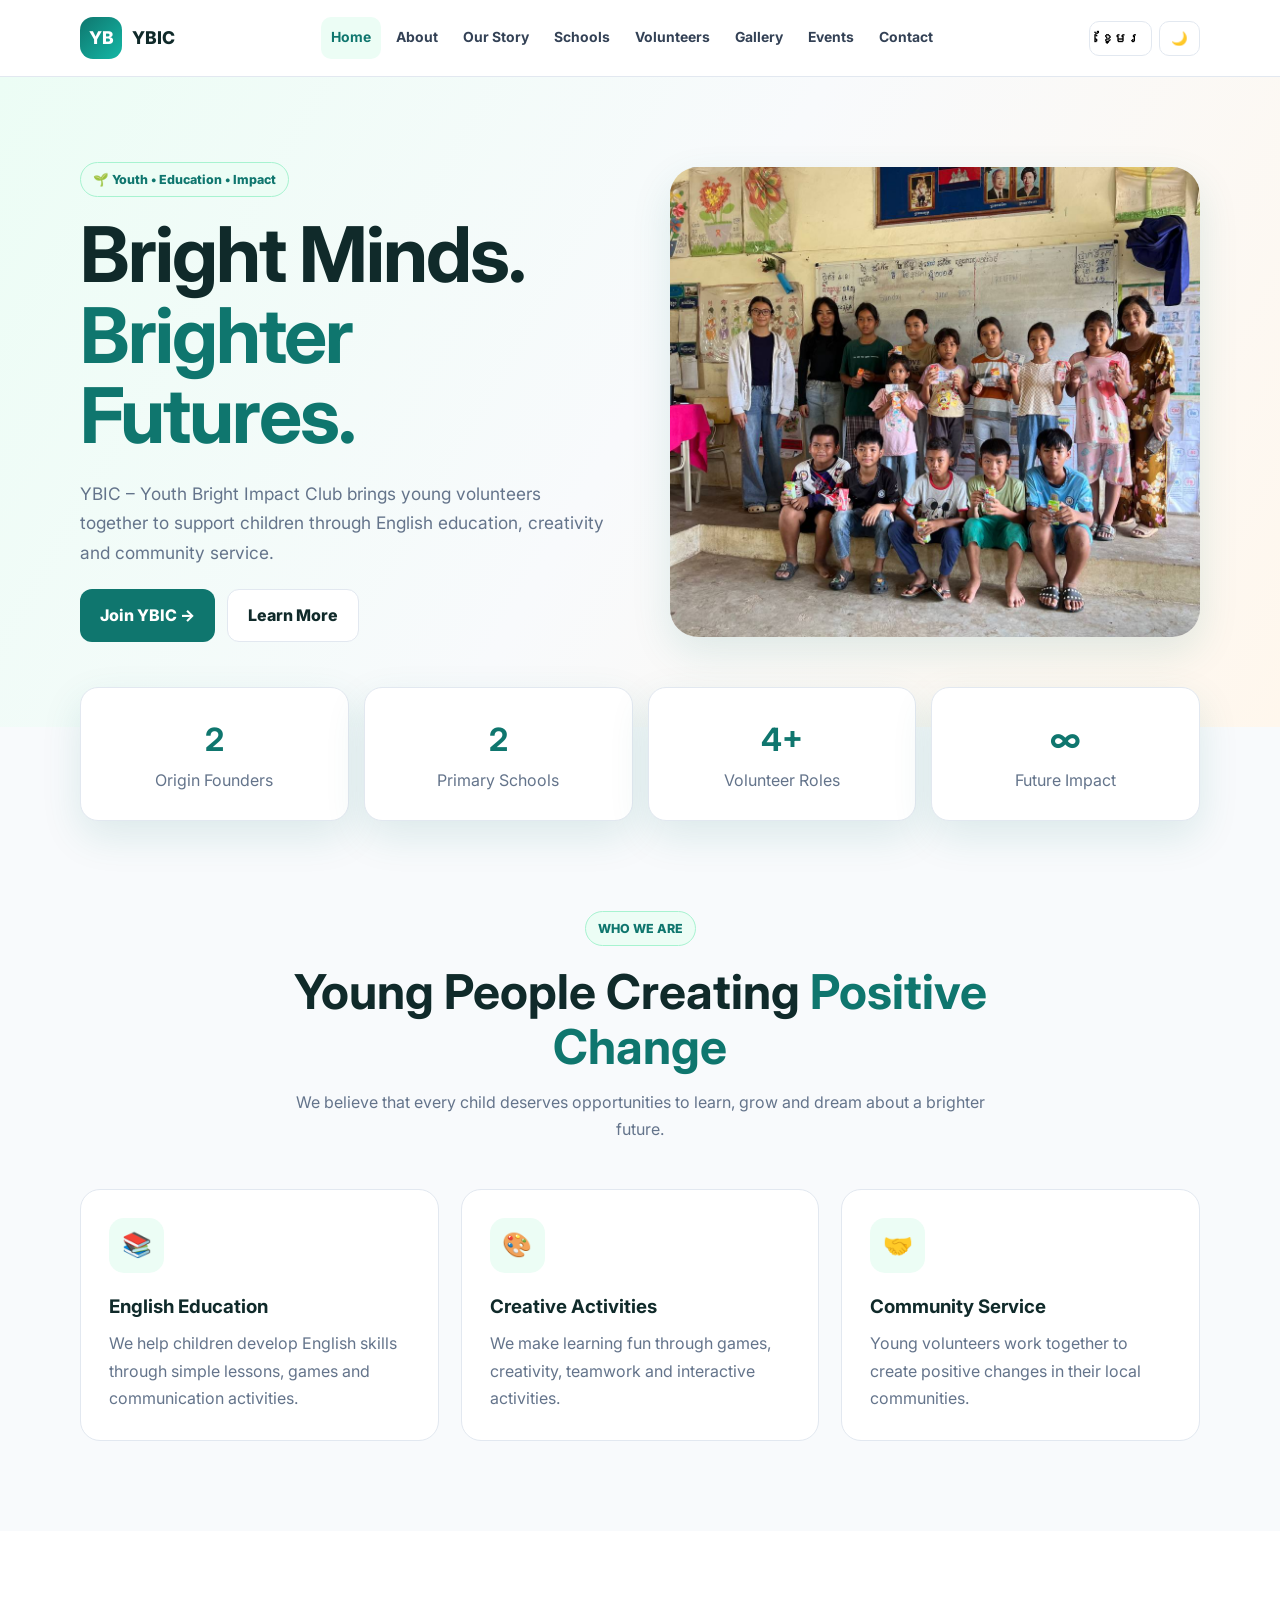
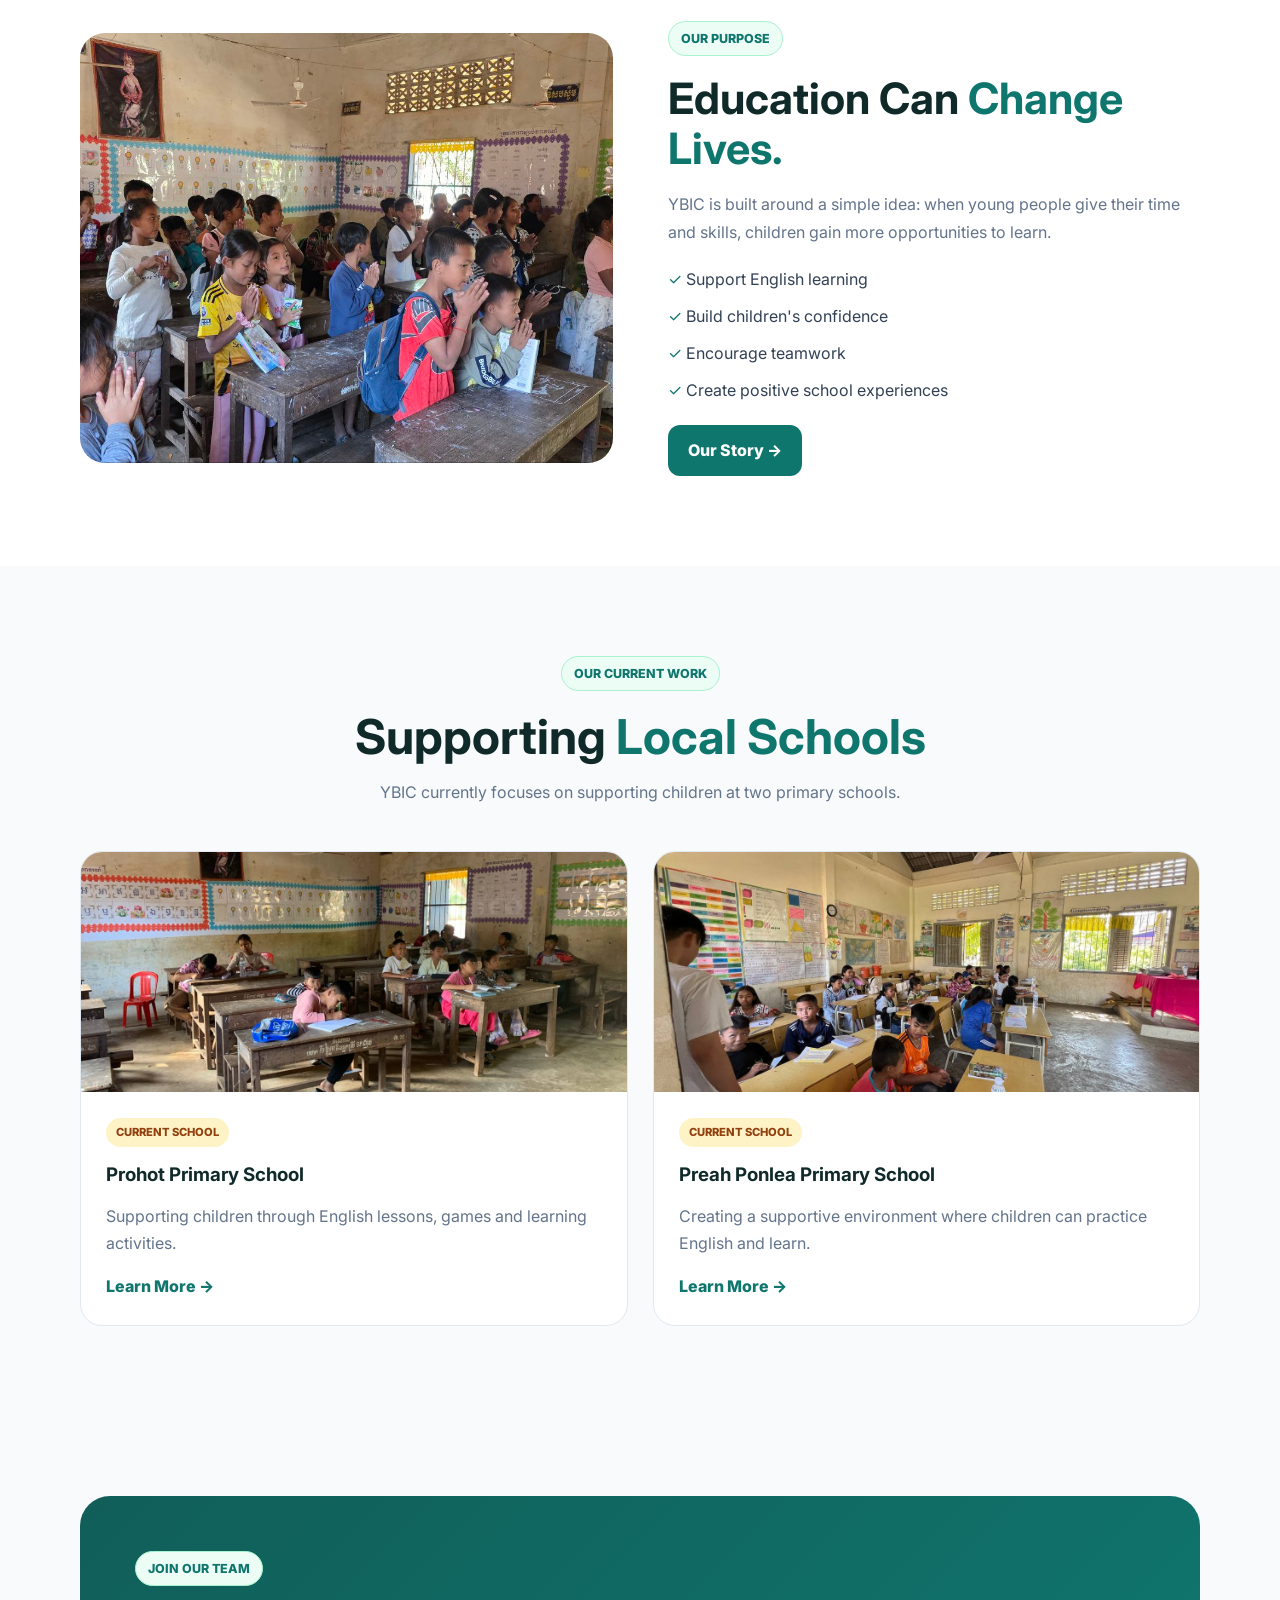
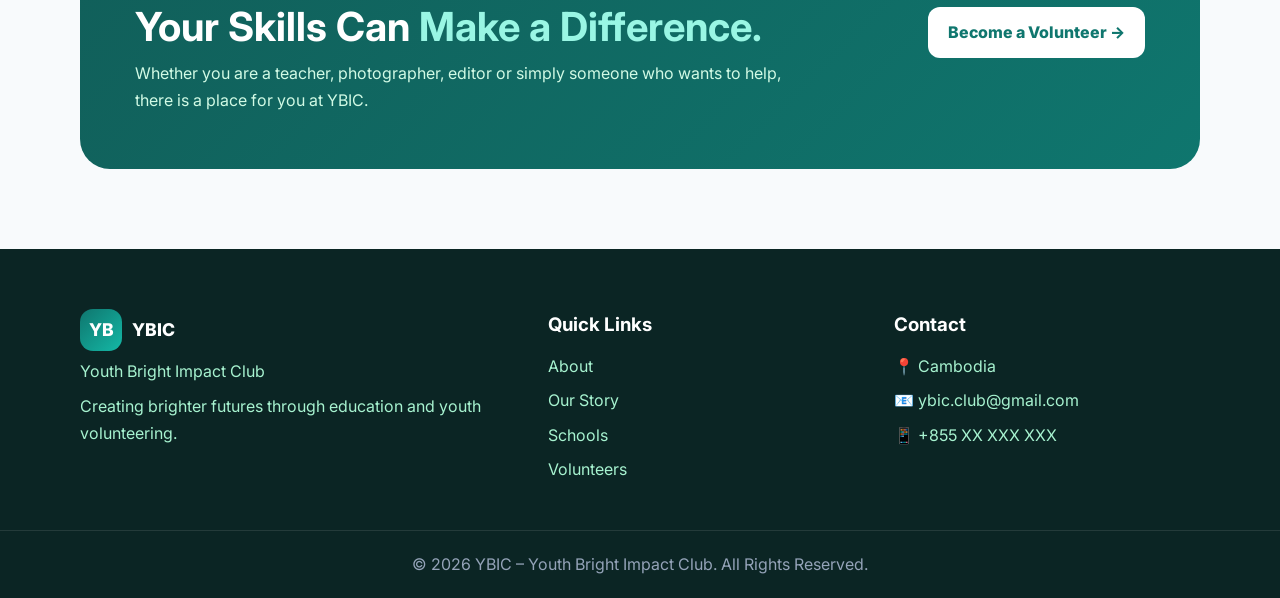
==== index.html @ 3675445f "Add files via upload" ====
<!DOCTYPE html>
<html lang="en">
<head>
    <meta charset="UTF-8">
    <meta name="viewport" content="width=device-width, initial-scale=1.0">

    <title>YBIC | Youth Bright Impact Club</title>

    <link rel="stylesheet" href="style.css">

    <link rel="preconnect" href="https://fonts.googleapis.com">
    <link rel="preconnect" href="https://fonts.gstatic.com" crossorigin>

    <link href="https://fonts.googleapis.com/css2?family=Inter:wght@400;500;600;700;800&family=Noto+Sans+Khmer:wght@400;500;600;700&display=swap" rel="stylesheet">
</head>

<body>

<!-- ================= NAVBAR ================= -->

<header>
    <div class="container navbar">

        <a href="index.html" class="logo">
            <span class="logo-icon">YB</span>
            <span>YBIC</span>
        </a>

        <nav>
            <ul class="nav-links" id="navLinks">

                <li><a href="index.html" class="active">Home</a></li>
                <li><a href="about.html">About</a></li>
                <li><a href="story.html">Our Story</a></li>
                <li><a href="schools.html">Schools</a></li>
                <li><a href="volunteers.html">Volunteers</a></li>
                <li><a href="gallery.html">Gallery</a></li>
                <li><a href="events.html">Events</a></li>
                <li><a href="contact.html">Contact</a></li>

            </ul>
        </nav>

        <div class="nav-buttons">

            <button id="languageBtn">ខ្មែរ</button>

            <button id="darkModeBtn">🌙</button>

            <button id="menuBtn" class="menu-btn">☰</button>

        </div>

    </div>
</header>


<!-- ================= HERO ================= -->

<section class="hero">

    <div class="container hero-content">

        <div class="hero-text">

            <span class="badge">🌱 Youth • Education • Impact</span>

            <h1>
                Bright Minds.
                <span>Brighter Futures.</span>
            </h1>

            <p>
                YBIC – Youth Bright Impact Club brings young volunteers
                together to support children through English education,
                creativity and community service.
            </p>

            <div class="hero-buttons">

                <a href="volunteers.html" class="btn btn-primary">
                    Join YBIC →
                </a>

                <a href="about.html" class="btn btn-secondary">
                    Learn More
                </a>

            </div>

        </div>


        <div class="hero-image">

            <img
                src="./777777777777777777777777777.jpg"
                alt="Children learning together"
            >

        </div>

    </div>

</section>


<!-- ================= STATS ================= -->

<section class="stats-section">

    <div class="container stats">

        <div class="stat-card">
            <h2>2</h2>
            <p>Origin Founders</p>
        </div>

        <div class="stat-card">
            <h2>2</h2>
            <p>Primary Schools</p>
        </div>

        <div class="stat-card">
            <h2>4+</h2>
            <p>Volunteer Roles</p>
        </div>

        <div class="stat-card">
            <h2>∞</h2>
            <p>Future Impact</p>
        </div>

    </div>

</section>


<!-- ================= ABOUT ================= -->

<section class="section">

    <div class="container">

        <div class="section-title">

            <span class="badge">WHO WE ARE</span>

            <h2>
                Young People Creating
                <span>Positive Change</span>
            </h2>

            <p>
                We believe that every child deserves opportunities
                to learn, grow and dream about a brighter future.
            </p>

        </div>


        <div class="cards">

            <div class="card">

                <div class="card-icon">📚</div>

                <h3>English Education</h3>

                <p>
                    We help children develop English skills through
                    simple lessons, games and communication activities.
                </p>

            </div>


            <div class="card">

                <div class="card-icon">🎨</div>

                <h3>Creative Activities</h3>

                <p>
                    We make learning fun through games, creativity,
                    teamwork and interactive activities.
                </p>

            </div>


            <div class="card">

                <div class="card-icon">🤝</div>

                <h3>Community Service</h3>

                <p>
                    Young volunteers work together to create positive
                    changes in their local communities.
                </p>

            </div>

        </div>

    </div>

</section>


<!-- ================= MISSION ================= -->

<section class="mission">

    <div class="container mission-content">

        <div class="mission-image">

            <img
                src="./99999999999999999999.jpg"
                alt="Teacher helping students"
            >

        </div>


        <div class="mission-text">

            <span class="badge">OUR PURPOSE</span>

            <h2>
                Education Can
                <span>Change Lives.</span>
            </h2>

            <p>
                YBIC is built around a simple idea:
                when young people give their time and skills,
                children gain more opportunities to learn.
            </p>

            <ul>

                <li>✓ Support English learning</li>

                <li>✓ Build children's confidence</li>

                <li>✓ Encourage teamwork</li>

                <li>✓ Create positive school experiences</li>

            </ul>

            <a href="story.html" class="btn btn-primary">
                Our Story →
            </a>

        </div>

    </div>

</section>


<!-- ================= SCHOOLS ================= -->

<section class="section">

    <div class="container">

        <div class="section-title">

            <span class="badge">OUR CURRENT WORK</span>

            <h2>
                Supporting
                <span>Local Schools</span>
            </h2>

            <p>
                YBIC currently focuses on supporting children
                at two primary schools.
            </p>

        </div>


        <div class="school-grid">

            <div class="school-card">

                <img
                    src="./prohot.jpg"
                    alt="Prohot Primary School"
                >

                <div class="school-content">

                    <span class="small-badge">
                        CURRENT SCHOOL
                    </span>

                    <h3>
                        Prohot Primary School
                    </h3>

                    <p>
                        Supporting children through English lessons,
                        games and learning activities.
                    </p>

                    <a href="schools.html">
                        Learn More →
                    </a>

                </div>

            </div>


            <div class="school-card">

                <img
                    src="./preah ponlea.jpg"
                    alt="Preah Ponlea Primary School"
                >

                <div class="school-content">

                    <span class="small-badge">
                        CURRENT SCHOOL
                    </span>

                    <h3>
                        Preah Ponlea Primary School
                    </h3>

                    <p>
                        Creating a supportive environment where
                        children can practice English and learn.
                    </p>

                    <a href="schools.html">
                        Learn More →
                    </a>

                </div>

            </div>

        </div>

    </div>

</section>


<!-- ================= VOLUNTEER ================= -->

<section class="join-section">

    <div class="container join-box">

        <div>

            <span class="badge">JOIN OUR TEAM</span>

            <h2>
                Your Skills Can
                <span>Make a Difference.</span>
            </h2>

            <p>
                Whether you are a teacher, photographer, editor
                or simply someone who wants to help, there is
                a place for you at YBIC.
            </p>

        </div>


        <a href="volunteers.html" class="btn btn-white">
            Become a Volunteer →
        </a>

    </div>

</section>


<!-- ================= FOOTER ================= -->

<footer>

    <div class="container footer-grid">

        <div>

            <div class="footer-logo">
                <span class="logo-icon">YB</span>
                YBIC
            </div>

            <p>
                Youth Bright Impact Club
            </p>

            <p>
                Creating brighter futures through
                education and youth volunteering.
            </p>

        </div>


        <div>

            <h3>Quick Links</h3>

            <a href="about.html">About</a>
            <a href="story.html">Our Story</a>
            <a href="schools.html">Schools</a>
            <a href="volunteers.html">Volunteers</a>

        </div>


        <div>

            <h3>Contact</h3>

            <p>📍 Cambodia</p>

            <p>📧 ybic.club@gmail.com</p>

            <p>📱 +855 XX XXX XXX</p>

        </div>

    </div>


    <div class="copyright">

        © <span id="year"></span>
        YBIC – Youth Bright Impact Club.
        All Rights Reserved.

    </div>

</footer>


<script src="script.js"></script>

</body>
</html>
---- style.css ----
/* =========================================
   YBIC WEBSITE
   MAIN CSS
========================================= */

:root {

    --primary: #0f766e;

    --primary-dark: #115e59;

    --secondary: #f59e0b;

    --dark: #102a2a;

    --text: #334155;

    --muted: #64748b;

    --background: #f8fafc;

    --white: #ffffff;

    --light-green: #ecfdf5;

    --border: #e2e8f0;

    --shadow:
        0 15px 40px rgba(15, 118, 110, 0.12);

    --radius: 20px;

}


/* RESET */

* {

    margin: 0;

    padding: 0;

    box-sizing: border-box;

}


html {

    scroll-behavior: smooth;

}


body {

    font-family:
        Inter,
        "Noto Sans Khmer",
        sans-serif;

    background:
        var(--background);

    color:
        var(--text);

    line-height:
        1.7;

}


body.khmer {

    font-family:
        "Noto Sans Khmer",
        sans-serif;

}


img {

    max-width: 100%;

    display: block;

}


a {

    text-decoration: none;

    color: inherit;

}


/* CONTAINER */

.container {

    width: 92%;

    max-width: 1120px;

    margin: auto;

}


/* =========================================
   NAVBAR
========================================= */

header {

    position: sticky;

    top: 0;

    z-index: 999;

    background:
        rgba(255,255,255,0.95);

    backdrop-filter:
        blur(15px);

    border-bottom:
        1px solid var(--border);

}


.navbar {

    min-height: 76px;

    display: flex;

    align-items: center;

    justify-content: space-between;

    gap: 20px;

}


.logo {

    display: flex;

    align-items: center;

    gap: 10px;

    font-size: 1.1rem;

    font-weight: 800;

    color: var(--dark);

}


.logo-icon {

    width: 42px;

    height: 42px;

    border-radius: 13px;

    display: grid;

    place-items: center;

    color: white;

    background:
        linear-gradient(
            135deg,
            var(--primary),
            #14b8a6
        );

}


.nav-links {

    display: flex;

    align-items: center;

    gap: 5px;

    list-style: none;

}


.nav-links a {

    display: block;

    padding: 9px 10px;

    border-radius: 10px;

    font-size: .87rem;

    font-weight: 700;

}


.nav-links a:hover,
.nav-links a.active {

    color:
        var(--primary);

    background:
        var(--light-green);

}


.nav-buttons {

    display: flex;

    gap: 7px;

}


.nav-buttons button {

    border:
        1px solid var(--border);

    background:
        white;

    padding:
        9px 11px;

    border-radius:
        10px;

    cursor:
        pointer;

    font-weight:
        700;

}


.menu-btn {

    display: none;

}


/* =========================================
   HERO
========================================= */

.hero {

    min-height:
        650px;

    display:
        flex;

    align-items:
        center;

    background:
        linear-gradient(
            120deg,
            #ecfdf5,
            #f8fafc,
            #fff7ed
        );

}


.hero-content {

    display:
        grid;

    grid-template-columns:
        1fr 1fr;

    gap:
        60px;

    align-items:
        center;

}


.badge {

    display:
        inline-block;

    background:
        var(--light-green);

    color:
        var(--primary);

    border:
        1px solid #a7f3d0;

    padding:
        6px 12px;

    border-radius:
        100px;

    font-size:
        .78rem;

    font-weight:
        800;

    margin-bottom:
        18px;

}


.hero h1 {

    font-size:
        clamp(2.8rem, 6vw, 5rem);

    line-height:
        1.05;

    color:
        var(--dark);

    letter-spacing:
        -2px;

}


.hero h1 span {

    display:
        block;

    color:
        var(--primary);

}


.hero p {

    margin:
        22px 0;

    max-width:
        620px;

    color:
        var(--muted);

    font-size:
        1.08rem;

}


.hero-buttons {

    display:
        flex;

    gap:
        12px;

    flex-wrap:
        wrap;

}


.btn {

    display:
        inline-flex;

    align-items:
        center;

    justify-content:
        center;

    padding:
        12px 20px;

    border-radius:
        12px;

    font-weight:
        800;

    border:
        none;

    cursor:
        pointer;

    transition:
        .25s;

}


.btn:hover {

    transform:
        translateY(-3px);

}


.btn-primary {

    background:
        var(--primary);

    color:
        white;

}


.btn-secondary {

    background:
        white;

    border:
        1px solid var(--border);

    color:
        var(--dark);

}


.btn-white {

    background:
        white;

    color:
        var(--primary);

}


.hero-image {

    border-radius:
        28px;

    overflow:
        hidden;

    box-shadow:
        var(--shadow);

}


.hero-image img {

    width:
        100%;

    height:
        470px;

    object-fit:
        cover;

}


/* =========================================
   STATS
========================================= */

.stats-section {

    margin-top:
        -40px;

    position:
        relative;

    z-index:
        2;

}


.stats {

    display:
        grid;

    grid-template-columns:
        repeat(4, 1fr);

    gap:
        15px;

}


.stat-card {

    background:
        white;

    padding:
        25px;

    text-align:
        center;

    border-radius:
        18px;

    box-shadow:
        var(--shadow);

    border:
        1px solid var(--border);

}


.stat-card h2 {

    color:
        var(--primary);

    font-size:
        2rem;

}


.stat-card p {

    color:
        var(--muted);

}


/* =========================================
   SECTIONS
========================================= */

.section {

    padding:
        90px 0;

}


.light-section {

    padding:
        90px 0;

    background:
        white;

}


.section-title {

    text-align:
        center;

    max-width:
        720px;

    margin:
        0 auto 45px;

}


.section-title h2 {

    font-size:
        clamp(2rem, 4vw, 3rem);

    color:
        var(--dark);

    line-height:
        1.15;

    margin-bottom:
        15px;

}


.section-title h2 span,
.two-column h2 span,
.mission-text h2 span,
.join-box h2 span {

    color:
        var(--primary);

}


.section-title p {

    color:
        var(--muted);

}


/* =========================================
   CARDS
========================================= */

.cards {

    display:
        grid;

    grid-template-columns:
        repeat(3, 1fr);

    gap:
        22px;

}


.card {

    background:
        white;

    border:
        1px solid var(--border);

    border-radius:
        var(--radius);

    padding:
        28px;

    transition:
        .25s;

}


.card:hover,
.volunteer-card:hover {

    transform:
        translateY(-6px);

    box-shadow:
        var(--shadow);

}


.card-icon {

    width:
        55px;

    height:
        55px;

    display:
        grid;

    place-items:
        center;

    background:
        var(--light-green);

    border-radius:
        15px;

    font-size:
        1.5rem;

    margin-bottom:
        18px;

}


.card h3 {

    color:
        var(--dark);

    margin-bottom:
        8px;

}


.card p {

    color:
        var(--muted);

}


/* =========================================
   MISSION
========================================= */

.mission {

    padding:
        90px 0;

    background:
        white;

}


.mission-content {

    display:
        grid;

    grid-template-columns:
        1fr 1fr;

    gap:
        55px;

    align-items:
        center;

}


.mission-image {

    overflow:
        hidden;

    border-radius:
        25px;

}


.mission-image img {

    height:
        430px;

    width:
        100%;

    object-fit:
        cover;

}


.mission-text h2 {

    font-size:
        2.7rem;

    line-height:
        1.15;

    color:
        var(--dark);

}


.mission-text p {

    margin:
        18px 0;

    color:
        var(--muted);

}


.mission-text ul,
.check-list {

    list-style:
        none;

    margin:
        20px 0;

}


.mission-text li,
.check-list li {

    margin:
        10px 0;

}


.mission-text li::first-letter,
.check-list li::first-letter {

    color:
        var(--primary);

}


/* =========================================
   SCHOOLS
========================================= */

.school-grid {

    display:
        grid;

    grid-template-columns:
        repeat(2, 1fr);

    gap:
        25px;

}


.school-card {

    background:
        white;

    overflow:
        hidden;

    border-radius:
        22px;

    border:
        1px solid var(--border);

    transition:
        .25s;

}


.school-card:hover {

    transform:
        translateY(-5px);

    box-shadow:
        var(--shadow);

}


.school-card img {

    width:
        100%;

    height:
        240px;

    object-fit:
        cover;

}


.school-content {

    padding:
        25px;

}


.small-badge {

    display:
        inline-block;

    padding:
        5px 10px;

    border-radius:
        50px;

    background:
        #fef3c7;

    color:
        #92400e;

    font-size:
        .7rem;

    font-weight:
        800;

}


.school-content h3,
.school-content h2 {

    margin:
        12px 0;

    color:
        var(--dark);

}


.school-content p {

    color:
        var(--muted);

}


.school-content a {

    display:
        inline-block;

    margin-top:
        15px;

    color:
        var(--primary);

    font-weight:
        800;

}


/* =========================================
   JOIN
========================================= */

.join-section {

    padding:
        80px 0;

}


.join-box {

    padding:
        55px;

    border-radius:
        30px;

    color:
        white;

    background:
        linear-gradient(
            135deg,
            var(--primary-dark),
            var(--primary)
        );

    display:
        flex;

    align-items:
        center;

    justify-content:
        space-between;

    gap:
        30px;

}


.join-box h2 {

    color:
        white;

    font-size:
        2.5rem;

    line-height:
        1.15;

}


.join-box h2 span {

    color:
        #99f6e4;

}


.join-box p {

    color:
        #d1fae5;

    margin-top:
        10px;

    max-width:
        650px;

}


/* =========================================
   PAGE HERO
========================================= */

.page-hero {

    text-align:
        center;

    padding:
        95px 0 75px;

    background:
        linear-gradient(
            135deg,
            #ecfdf5,
            #fff7ed
        );

}


.page-hero h1 {

    font-size:
        clamp(2.5rem, 5vw, 4rem);

    color:
        var(--dark);

    line-height:
        1.1;

}


.page-hero p {

    max-width:
        700px;

    margin:
        15px auto;

    color:
        var(--muted);

}


/* =========================================
   TWO COLUMNS
========================================= */

.two-column {

    display:
        grid;

    grid-template-columns:
        1fr 1fr;

    gap:
        60px;

    align-items:
        center;

}


.two-column h2 {

    font-size:
        2.8rem;

    line-height:
        1.15;

    color:
        var(--dark);

}


.two-column p {

    color:
        var(--muted);

    margin:
        15px 0;

}


.image-box {

    border-radius:
        25px;

    overflow:
        hidden;

}


.image-box img {

    width:
        100%;

    height:
        430px;

    object-fit:
        cover;

}


/* =========================================
   TIMELINE
========================================= */

.timeline {

    max-width:
        800px;

    margin:
        auto;

    border-left:
        3px solid #ccfbf1;

    padding-left:
        30px;

}


.timeline-item {

    position:
        relative;

    margin-bottom:
        35px;

}


.timeline-item::before {

    content:
        "";

    position:
        absolute;

    width:
        14px;

    height:
        14px;

    background:
        var(--primary);

    border-radius:
        50%;

    left:
        -38px;

    top:
        7px;

}


.timeline-item span {

    color:
        var(--primary);

    font-weight:
        800;

}


.timeline-item h3 {

    margin:
        6px 0;

    color:
        var(--dark);

}


.timeline-item p {

    color:
        var(--muted);

}


/* =========================================
   VOLUNTEERS
========================================= */

.volunteer-grid {

    display:
        grid;

    grid-template-columns:
        repeat(2, 1fr);

    gap:
        25px;

}


.volunteer-card {

    background:
        white;

    padding:
        30px;

    border-radius:
        22px;

    border:
        1px solid var(--border);

    transition:
        .25s;

}


.volunteer-card h2 {

    color:
        var(--dark);

}


.volunteer-card p {

    color:
        var(--muted);

    margin:
        10px 0;

}


/* =========================================
   GALLERY
========================================= */

.gallery-grid {

    display:
        grid;

    grid-template-columns:
        repeat(3, 1fr);

    gap:
        15px;

}


.gallery-grid img {

    width:
        100%;

    height:
        260px;

    object-fit:
        cover;

    border-radius:
        18px;

    transition:
        .3s;

}


.gallery-grid img:hover {

    transform:
        scale(1.03);

}


/* =========================================
   CONTACT
========================================= */

.contact-grid {

    display:
        grid;

    grid-template-columns:
        1fr 1fr;

    gap:
        25px;

}


.contact-card {

    background:
        white;

    padding:
        32px;

    border:
        1px solid var(--border);

    border-radius:
        22px;

}


.contact-card h2 {

    color:
        var(--dark);

    margin-bottom:
        15px;

}


.contact-card > p {

    color:
        var(--muted);

}


.form-group {

    margin-bottom:
        17px;

}


.form-group label {

    display:
        block;

    font-weight:
        700;

    color:
        var(--dark);

    margin-bottom:
        6px;

}


input,
textarea,
select {

    width:
        100%;

    padding:
        13px;

    border:
        1px solid var(--border);

    border-radius:
        10px;

    font-family:
        inherit;

    outline:
        none;

}


textarea {

    min-height:
        150px;

    resize:
        vertical;

}


input:focus,
textarea:focus,
select:focus {

    border-color:
        var(--primary);

    box-shadow:
        0 0 0 3px #ccfbf1;

}


.contact-info {

    margin-top:
        25px;

}


.contact-item {

    display:
        flex;

    gap:
        14px;

    margin:
        18px 0;

}


.contact-item > span {

    font-size:
        1.4rem;

}


.contact-item strong {

    color:
        var(--dark);

}


.contact-item p {

    color:
        var(--muted);

}


.notice {

    background:
        var(--light-green);

    border:
        1px solid #a7f3d0;

    padding:
        16px;

    border-radius:
        13px;

    margin-top:
        20px;

}


/* =========================================
   FOOTER
========================================= */

footer {

    background:
        #0b2524;

    color:
        #d1fae5;

    padding:
        60px 0 20px;

}


.footer-grid {

    display:
        grid;

    grid-template-columns:
        1.4fr 1fr 1fr;

    gap:
        40px;

}


.footer-logo {

    display:
        flex;

    align-items:
        center;

    gap:
        10px;

    color:
        white;

    font-weight:
        800;

    font-size:
        1.1rem;

}


footer h3 {

    color:
        white;

    margin-bottom:
        12px;

}


footer a {

    display:
        block;

    color:
        #a7f3d0;

    margin:
        7px 0;

}


footer p {

    color:
        #a7f3d0;

    margin:
        7px 0;

}


.copyright {

    text-align:
        center;

    border-top:
        1px solid rgba(255,255,255,.1);

    margin-top:
        40px;

    padding-top:
        20px;

    color:
        #94a3b8;

}


/* =========================================
   TOAST
========================================= */

#toast {

    position:
        fixed;

    bottom:
        25px;

    right:
        25px;

    background:
        #102a2a;

    color:
        white;

    padding:
        15px 20px;

    border-radius:
        12px;

    display:
        none;

    z-index:
        2000;

}


/* =========================================
   DARK MODE
========================================= */

body.dark {

    --background:
        #071817;

    --dark:
        #ecfdf5;

    --text:
        #d1d5db;

    --muted:
        #94a3b8;

    --border:
        #23413f;

}


body.dark header {

    background:
        rgba(7,24,23,.95);

}


body.dark .nav-links {

    background:
        #071817;

}


body.dark .nav-buttons button {

    background:
        #102a2a;

    color:
        white;

}


body.dark .card,
body.dark .school-card,
body.dark .volunteer-card,
body.dark .contact-card,
body.dark .stat-card {

    background:
        #0e2423;

}


body.dark .hero,
body.dark .page-hero {

    background:
        linear-gradient(
            120deg,
            #092b28,
            #10201f,
            #2a2010
        );

}


body.dark .light-section,
body.dark .mission {

    background:
        #0b2524;

}


body.dark input,
body.dark textarea,
body.dark select {

    background:
        #102a2a;

    color:
        white;

}


/* =========================================
   RESPONSIVE
========================================= */

@media(max-width: 950px) {

    .nav-links {

        position:
            absolute;

        top:
            76px;

        left:
            0;

        right:
            0;

        background:
            white;

        display:
            none;

        flex-direction:
            column;

        padding:
            20px;

        border-bottom:
            1px solid var(--border);

    }


    .nav-links.open {

        display:
            flex;

    }


    .menu-btn {

        display:
            block;

    }


    .hero-content,
    .mission-content,
    .two-column,
    .contact-grid {

        grid-template-columns:
            1fr;

    }


    .cards {

        grid-template-columns:
            1fr 1fr;

    }


    .stats {

        grid-template-columns:
            1fr 1fr;

    }


    .footer-grid {

        grid-template-columns:
            1fr 1fr;

    }

}


@media(max-width:650px) {

    .hero {

        padding:
            70px 0;

    }


    .hero h1 {

        font-size:
            2.8rem;

    }


    .hero-image img {

        height:
            330px;

    }


    .cards,
    .school-grid,
    .volunteer-grid,
    .gallery-grid,
    .footer-grid {

        grid-template-columns:
            1fr;

    }


    .stats {

        grid-template-columns:
            1fr 1fr;

    }


    .join-box {

        flex-direction:
            column;

        align-items:
            flex-start;

        padding:
            35px 25px;

    }


    .join-box h2 {

        font-size:
            2rem;

    }


    .section {

        padding:
            65px 0;

    }


    .page-hero {

        padding:
            70px 0;

    }

}

/* =========================================
   ORIGIN PEOPLE
========================================= */

.origin-grid {

    display: grid;

    grid-template-columns: repeat(2, 1fr);

    gap: 30px;

    margin-top: 30px;
}


.origin-card {

    background: white;

    border: 1px solid var(--border);

    border-radius: 25px;

    overflow: hidden;

    transition: 0.3s;

}


.origin-card:hover {

    transform: translateY(-8px);

    box-shadow: var(--shadow);

}


.origin-photo {

    width: 100%;

    height: 380px;

    overflow: hidden;

}


.origin-photo img {

    width: 100%;

    height: 100%;

    object-fit: cover;

    transition: 0.4s;

}


.origin-card:hover .origin-photo img {

    transform: scale(1.05);

}


.origin-info {

    padding: 28px;

}


.origin-info h2 {

    color: var(--dark);

    font-size: 1.8rem;

    margin: 12px 0 8px;

}


.origin-info p {

    color: var(--muted);

    line-height: 1.7;

}


/* MOBILE */

@media (max-width: 700px) {

    .origin-grid {

        grid-template-columns: 1fr;

    }

    .origin-photo {

        height: 350px;

    }

}
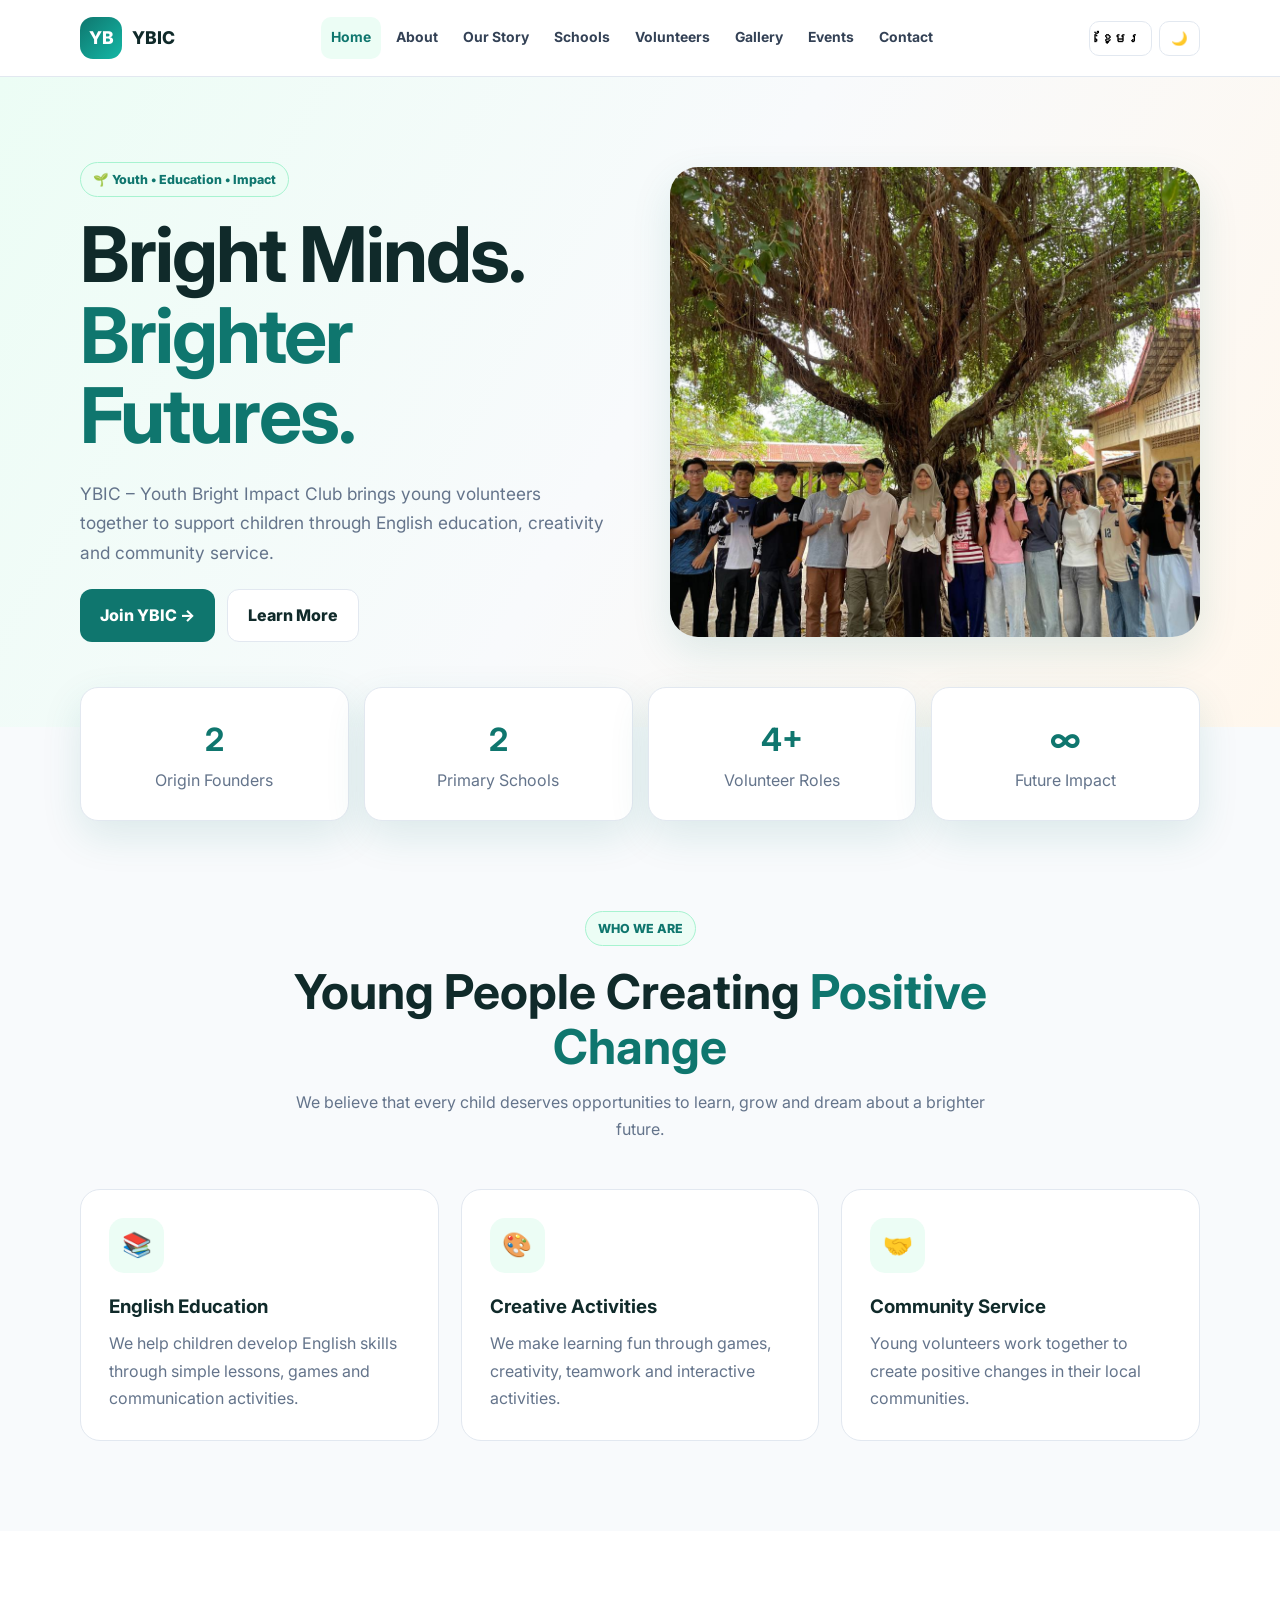
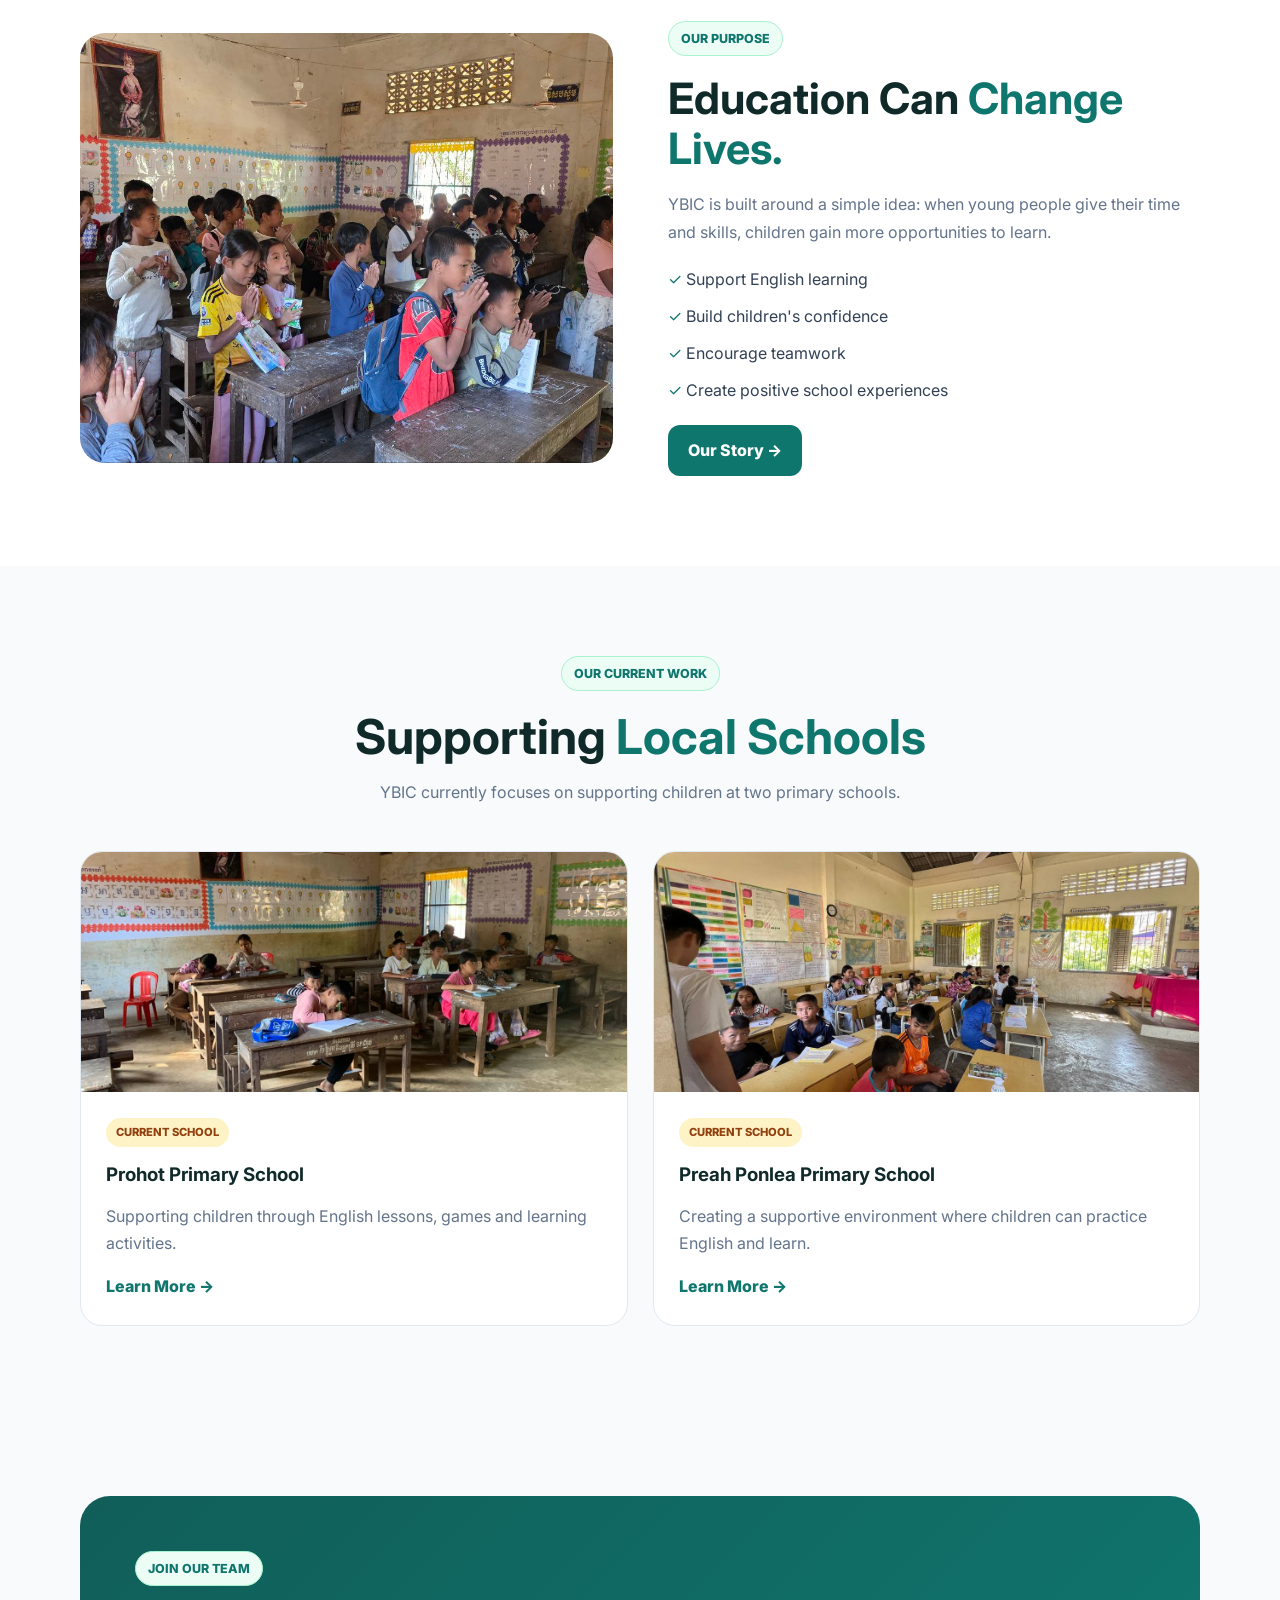
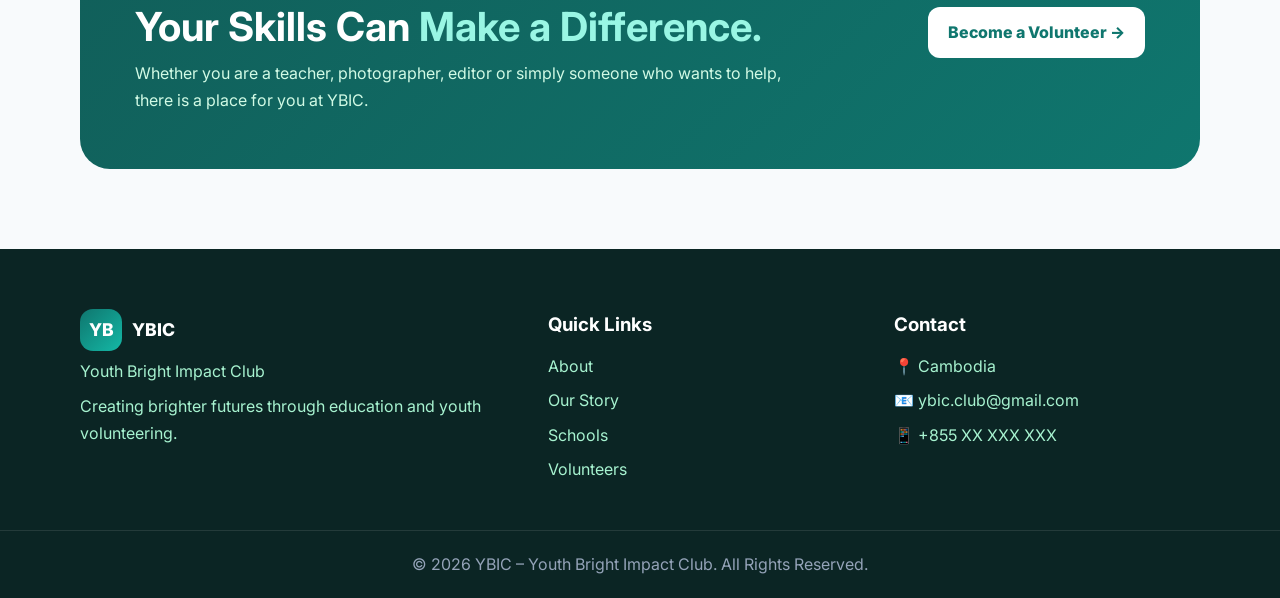
==== commit b6b73a3d: "Add files via upload" ====
--- a/index.html
+++ b/index.html
@@ -94,7 +94,7 @@
         <div class="hero-image">
 
             <img
-                src="./777777777777777777777777777.jpg"
+                src="./44444444444444444444444444444.jpg"
                 alt="Children learning together"
             >
 
